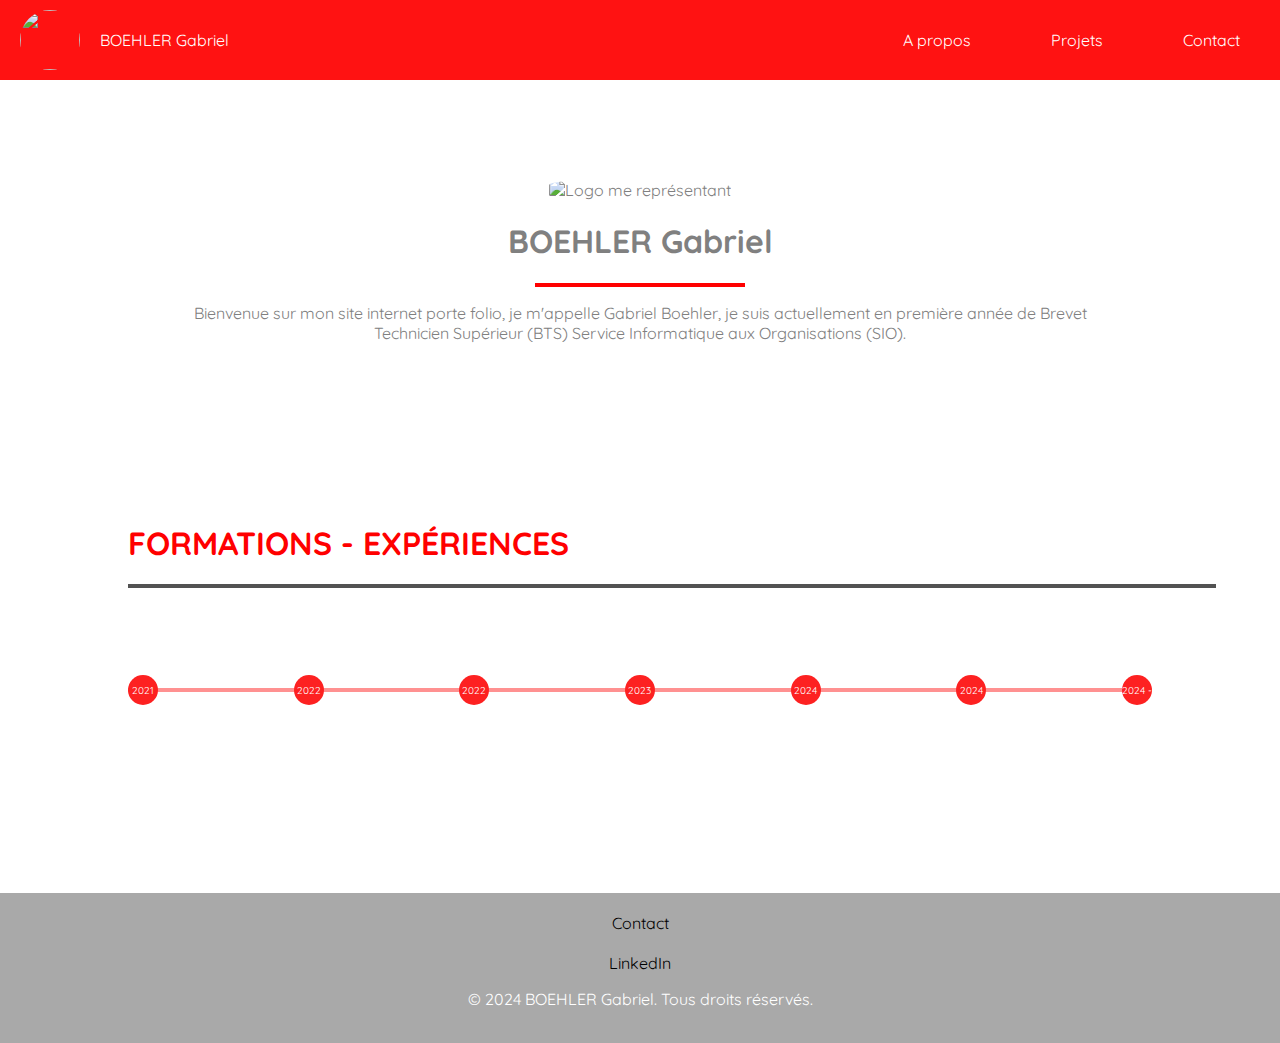
==== index.html @ 0ac6cd87 "Add files via upload" ====
<!DOCTYPE html>
<html lang="fr">
<head>
    <meta charset="UTF-8">
    <meta name="viewport" content="width=device-width, initial-scale=1.0">
    <link rel="stylesheet" href="index.css">
    <style>
        @import url('https://fonts.googleapis.com/css2?family=Quicksand:wght@300..700&display=swap');
        </style>
        
    <title>Page d'accueil</title>
</head>
<body>
    <div class="navbar">
        <div class="nav-photo-nom">
            <div class="photo"><img src="images/bts-sio.jpg"></div>
            <div class="nom">BOEHLER Gabriel</div>
        </div>
        <div class="nav-btn">
            <div class="navbar-item"> <a href="#formations">A propos</a></div>
            <div class="navbar-item">Projets</div>
            <div class="navbar-item"> <a href="#contact">Contact</a></div>
        </div>
    </div>

    <div class="header">
        <div class="logo-dev">
            <img src="images/logo-developpeur.jpeg" alt ="Logo me représentant">
        </div>
        <div class="nom-prenom">
            <h1>BOEHLER Gabriel</h1>
            <div class="soulignement"></div>
        </div>
        <div class="desc-poste">
            <p>Bienvenue sur mon site internet porte folio, je m'appelle Gabriel Boehler, je suis actuellement en première année de Brevet Technicien Supérieur (BTS) Service Informatique aux Organisations (SIO).</p>
        </div>
    </div>

    </div>
    <div id = "formations" class="formations">
        <h1>FORMATIONS - EXPÉRIENCES</h1>
        <div class="soulignement-formations"></div>
    
<!-- Frise -->


        <div class="frise">
            <div class="frise-item" data-info="Evenement 1">2021
                <div class="tooltip">
                    <img src="images/brevet.jpg" alt="Image 1">
                    <p> <h2>2021</h2> Obtention du diplôme national du brevet (mention très bien), au sein du collège Rembrandt Bugatti à Molsheim</p>
                </div>
            </div>


            <div class="frise-item" data-info="Evenement 1">2022
                <div class="tooltip">
                    <img src="images/gaggenau.jpg" alt="Image 1">
                    <p> <h2>(Juin 2022)</h2>Stage d'entreprise Gaggenau -Stage de fin d'étude de seconde qui m'a permis de découvrir le fonctionnement d'une entreprise, ses différents  services ainsi que le déroulement complet d'un projet. Stage suivi d'une présentation au lycée</p>
                </div>
            </div>


            <div class="frise-item" data-info="Evenement 1">2022
                <div class="tooltip">
                    <img src="images/marchal.jpg" alt="Image 1">
                    <p><h2> Sept 2022 - 2024</h2> Classe de Première et Terminale générales au lycée Louis Marchal à Molsheim, avec les spécialités Anglais LLCE, Mathématiques, et Numérique et Sciences Informatiques (NSI) en première. Puis avec les spécialités Mathématiques et NSI en Terminale</p>
                </div>
            </div>
            <div class="frise-item" data-info="Evenement 1">2023
                <div class="tooltip">
                    <img src="images/dachstein.jpg" alt="Image 1">
                    .<p><h2> Juin 2023 - Juil 2023</h2> Emploi saisonnier durant la période éstivale. Cette expérience m'a permis de découvrir le monde du travail, ainsi que l'ésprit d'équipe et la cohésion afin de réaliser des projets au seins de l'espace public</p>
                </div>
            </div>
            <div class="frise-item" data-info="Evenement 1">2024
                <div class="tooltip">
                    <img src="images/bac.jpg" alt="Image 1">
                    <p><h2>Juil 2024</h2>Obtention du diplôme du Baccalauréat générale (mention bien) avec les spécialités Mathématiques et NSI</p>
                </div>
            </div>
            <div class="frise-item" data-info="Evenement 1">2024
                <div class="tooltip">
                    <img src="images/wolxheim.jpg" alt="Image 1">
                    <p><h2>Juil 2024 - Aout 2024</h2>Emploi saisonnier, avec des mission diverses et variés comme l'entretient de matériel public,</p>
                </div>
            </div>
            <div class="frise-item" data-info="Evenement 1">2024 -
                <div class="tooltip">
                    <img src="images/bts-sio.jpg" alt="Image 1">
                    <p><h2> Sept 2024 - </h2>Septembre 2024 Poursuite d'études dans l'informatique, avec un Brevet de Techinicien Supérieur Service informatique aux Organisations( BTS SIO) au Lycée René Cassin situé à Strasbourg</p>
                </div>
            </div>
        </div>
    </div>
    <div id ="footer" class="footer">
        <a id="contact">Contact</a><br>
        <a href="https://www.linkedin.com/in/gabriel-boehler/"  target="_blank">LinkedIn</a>
        <p>© 2024 BOEHLER Gabriel. Tous droits réservés.</p>
    </div>
</body>
</html>
---- index.css ----
html{
    scroll-behavior: smooth;

}
body{
    margin:0;
    font-family: "Quicksand", sans-serif;

}
.navbar{
    z-index: 10;
    width:100%;
    align-items: center;
    height:80px;
    display: flex;
    position: relative;
    background-color: #ff1212;
    font-family: "Quicksand", sans-serif;
    justify-content: space-between;
    color:rgb(255, 255, 255);
}
.nav-btn{
    display: flex;
    justify-content: right;

}
.nav-btn a{
    text-decoration: none;
    color:rgb(255, 255, 255);

}
.nav-photo-nom{
    display: flex;
    align-items: center;
    height:50px;

}
.nav-photo-nom img{
    height: 60px;
    width: 60px;
    margin: 20px;
    border-radius: 50%;

}
.navbar-item{
    padding: 10px;
    margin: 20px 30px;

}
.nav-btn :hover{
    background-color: rgb(255, 84, 84);
    border-radius: 25px;

}



.header {
    width:70%;
    margin-top: 50px ;
    margin: auto;
    text-align: center;
    align-items: center;
    color:grey
}
.logo-dev {
    margin-top: 100px;
}
.logo-dev img{  
    width: 20%;
    border-radius: 25%;
}

.soulignement{
    width:210px;
    height: 4px;
    margin: auto;
    background-color: rgb(255, 0, 0);
    z-index: 10;

}

.formations{
    margin-top: 150px;
    height: 400px;

}
.formations h1{
    color: red;
    padding-top: 30px;  
    margin-left: 10%;
    margin-top: 40px;  
}
.soulignement-formations{
    margin-left: 10%;
    width:85%;
    height: 4px;
    display: flex;
    justify-content: space-between;
    align-items: center;
    position: relative;
    background-color: rgb(82, 82, 82);
    z-index: 10;

}
/* Style de la chronologie */
.frise {
    width: 80%;
    margin: 100px auto;
    height: 4px;
    display: flex;
    justify-content: space-between;
    align-items: center;
    position: relative;
    background-color: rgb(255, 145, 145);
    z-index: 10;
}
.frise-item{
    font-family: "Quicksand", sans-serif;
    position: relative;
    width:30px;
    height:30px;
    border-radius: 50%;
    background-color: rgb(253, 33, 33);
    color: white;
    text-align: center;
    font-size: 10px;
    display: flex;
    justify-content: center;
    align-items:center;
}
/* Tooltip caché par défaut */
.tooltip {
    display: none;
    position: absolute;
    text-align: justify;
    bottom: 50px;
    color:black;
    left: 50%;
    transform: translateX(-50%);
    width: 150px;
    padding: 10px;
    background-color: #fff;
    border: 1px solid #ddd;
    border-radius: 5px;
    box-shadow: 0 4px 8px rgba(0, 0, 0, 0.1);
}
.tooltip h2 {
    text-align: center;
}
/* Image et texte dans le tooltip */
.tooltip img {
    width: 100%;
    height: auto;
    margin-bottom: 5px;
}

/* Affichage du tooltip au survol */
.frise-item:hover .tooltip {
    display: block;
}

.footer {
    color: white;
    height: 150px;
    margin-bottom: 0;
    background-color: darkgray;
    text-align: center; /* Centre les liens */

}
.footer a {
    display: inline-block;
    justify-content: center;
    padding-top: 20px;
    text-decoration: none;
    color:black;
    text-align: center;
}
.footer p {
    display: flex;
    justify-content: center;

}
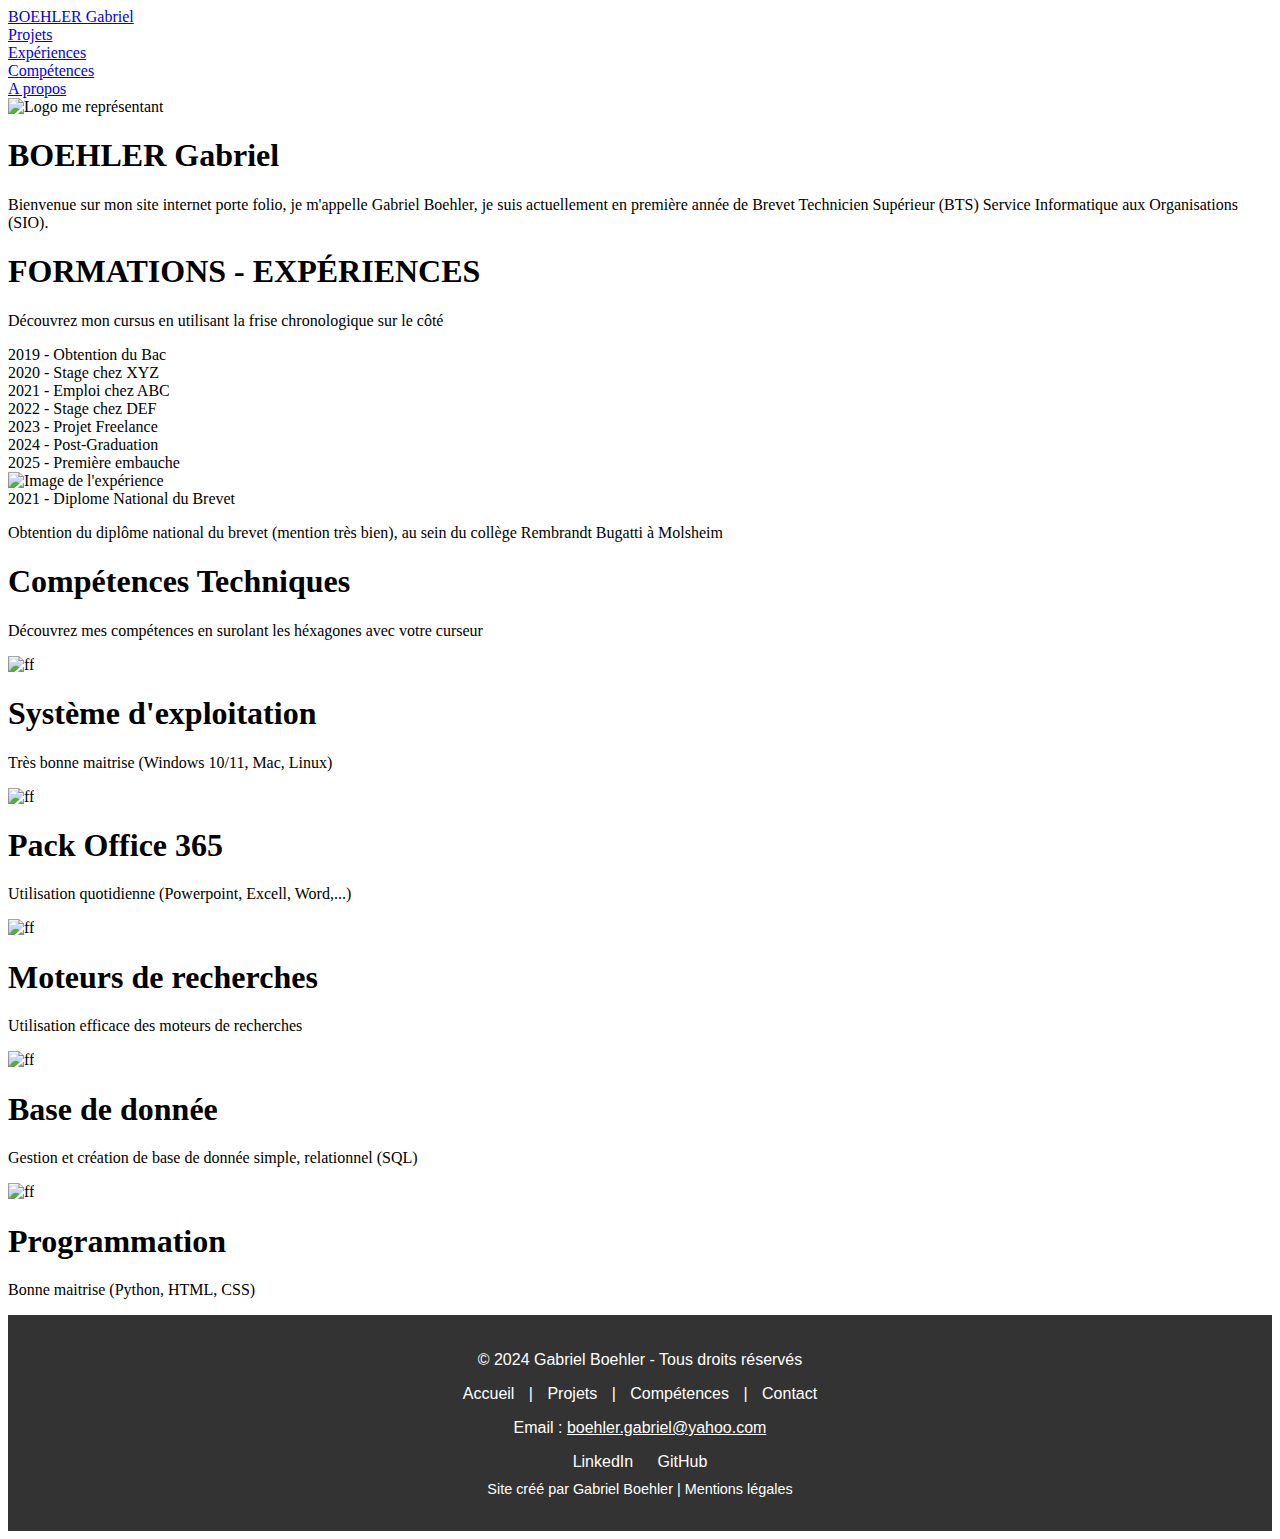
==== commit bc2be71f: "Add files via upload" ====
--- a/index.html
+++ b/index.html
@@ -3,7 +3,7 @@
 <head>
     <meta charset="UTF-8">
     <meta name="viewport" content="width=device-width, initial-scale=1.0">
-    <link rel="stylesheet" href="index.css">
+    <link rel="stylesheet" href="static/css/index.css">
     <style>
         @import url('https://fonts.googleapis.com/css2?family=Quicksand:wght@300..700&display=swap');
         </style>
@@ -13,19 +13,19 @@
 <body>
     <div class="navbar">
         <div class="nav-photo-nom">
-            <div class="photo"><img src="images/bts-sio.jpg"></div>
-            <div class="nom">BOEHLER Gabriel</div>
+            <div class="nom"><a href="index.html">BOEHLER Gabriel</a></div>
         </div>
         <div class="nav-btn">
-            <div class="navbar-item"> <a href="#formations">A propos</a></div>
-            <div class="navbar-item">Projets</div>
-            <div class="navbar-item"> <a href="#contact">Contact</a></div>
+            <div class="navbar-item"> <a href="projets.html">Projets</a></div>
+            <div class="navbar-item"><a href="index.html#formations">Expériences</a></div>
+            <div class="navbar-item"> <a href="index.html#competences">Compétences</a></div>
+            <div class="navbar-item"> <a href="a_propos.html">A propos</a></div>
         </div>
     </div>
 
     <div class="header">
         <div class="logo-dev">
-            <img src="images/logo-developpeur.jpeg" alt ="Logo me représentant">
+            <img src="static/img/logo-developpeur.jpeg" alt ="Logo me représentant">
         </div>
         <div class="nom-prenom">
             <h1>BOEHLER Gabriel</h1>
@@ -39,64 +39,225 @@
     </div>
     <div id = "formations" class="formations">
         <h1>FORMATIONS - EXPÉRIENCES</h1>
+
         <div class="soulignement-formations"></div>
+        <p> Découvrez mon cursus en utilisant la frise chronologique sur le côté</p>
+
+<!-- Frise -->
+
+
+<div class="container">
+    <!-- Frise avec 7 points -->
+    <div class="frise" id="frise">
+        <div class="point active" data-info="1">
+            <div class="tooltip">2019 - Obtention du Bac</div>
+        </div>
+        <div class="point" data-info="2">
+            <div class="tooltip">2020 - Stage chez XYZ</div>
+        </div>
+        <div class="point" data-info="3">
+            <div class="tooltip">2021 - Emploi chez ABC</div>
+        </div>
+        <div class="point" data-info="4">
+            <div class="tooltip">2022 - Stage chez DEF</div>
+        </div>
+        <div class="point" data-info="5">
+            <div class="tooltip">2023 - Projet Freelance</div>
+        </div>
+        <div class="point" data-info="6">
+            <div class="tooltip">2024 - Post-Graduation</div>
+        </div>
+        <div class="point" data-info="7">
+            <div class="tooltip">2025 - Première embauche</div>
+        </div>
+    </div>
+
+    <!-- Section d'affichage des informations -->
+    <div class="info-container" id="info-container">
+        <img id="info-img" src="" alt="Image de l'expérience">
+        <div class="info-content">
+            <div class="info" id="info">2019 - Obtention du Bac</div>
+            <p class="info-description" id="info-description">Description de l'expérience.</p>
+        </div>
+    </div>
+</div>
+    <div id = "competences" class="formations">
+        <h1>Compétences Techniques</h1>
+    <div class="soulignement-formations"></div>
+        <p> Découvrez mes compétences en surolant les héxagones avec votre curseur</p>
+    </div>
+
+    <div class="hex-container">
+        <div class="hex-row">
+            <div class="hexagon">
+                <div class="hexagon-content">
+                    <span><img src="static/img/competence/windows.png" alt="ff" height="70px"></span>
+                    <h1>Système d'exploitation</h1>
+                    <p>Très bonne maitrise (Windows 10/11, Mac, Linux)</p>
+                </div>
+            </div>
+            <div class="hexagon">
+                <div class="hexagon-content">
+                    <span><img src="static/img/competence/mallette.png" alt="ff" height="70px"></span>
+                    <h1>Pack Office 365</h1>
+                    <p>Utilisation quotidienne (Powerpoint, Excell, Word,...)</p>
+                </div>
+            </div>
+        </div>
+        <div class="hex-row">
+            <div class="hexagon">
+                <div class="hexagon-content">
+                    <span><img src="static/img/competence/moteur.png" alt="ff" height="70px"></span>
+                    <h1>Moteurs de recherches</h1>
+                    <p>Utilisation efficace des moteurs de recherches</p>
+                </div>
+            </div>
+            <div class="hexagon">
+                <div class="hexagon-content">
+                    <span><img src="static/img/competence/sql.png" alt="ff" height="70px"></span>
+                    <h1>Base de donnée</h1>
+                    <p>Gestion et création de base de donnée simple, relationnel (SQL)</p>
+                </div>
+            </div>
+            <div class="hexagon">
+                <div class="hexagon-content">
+                    <span><img src="static/img/competence/programmation.png" alt="ff" height="70px"></span>
+                    <h1>Programmation</h1>
+                    <p>Bonne maitrise (Python, HTML, CSS)</p>
+                </div>
+            </div>
+        </div>
+    </div>
+
+
+
+
+
+
+
+
+
+
+
+
+
+
+
+
+
+
+
+
+
+
+
+
+
+
+
+<script>
+    // Données d'information associées aux points
+    const experienceData = {
+        1: {
+            text: "2021 - Diplome National du Brevet ",
+            description: "Obtention du diplôme national du brevet (mention très bien), au sein du collège Rembrandt Bugatti à Molsheim",
+            image: "static/img/brevet.jpeg"
+        },
+        2: {
+            text: "Juin 2022 - Stage chez GAGGENAU",
+            description: "Stage d'entreprise Gaggenau -Stage de fin d'étude de seconde qui m'a permis de découvrir le fonctionnement d'une entreprise, ses différents  services ainsi que le déroulement complet d'un projet. Stage suivi d'une présentation au lycée",
+            image: "static/img/gaggenau.jpg"
+        },
+        3: {
+            text: "Sept 2022 - 2024 - Classe de première et terminale générale",
+            description: " Classe de Première et Terminale générales au lycée Louis Marchal à Molsheim, avec les spécialités Anglais LLCE, Mathématiques, et Numérique et Sciences Informatiques (NSI) en première. Puis avec les spécialités Mathématiques et NSI en Terminale",
+            image: "static/img/marchal.jpg"
+        },
+        4: {
+            text: "Juin - Juil 2023 - Emploi Saisonnier",
+            description: "Emploi saisonnier durant la période éstivale. Cette expérience m'a permis de découvrir le monde du travail, ainsi que l'ésprit d'équipe et la cohésion afin de réaliser des projets au seins de l'espace public",
+            image: "static/img/dachstein.jpeg"
+        },
+        5: {
+            text: "Juil 2024 - Baccalauréat",
+            description: "Obtention du diplôme du Baccalauréat générale (mention bien) avec les spécialités Mathématiques et NSI",
+            image: "static/img/bac.jpeg"
+        },
+        6: {
+            text: "Juil - Aout 2024 - Emploi Saisonnier",
+            description: "Emploi saisonnier, avec des mission diverses et variés comme l'entretient de matériel public,",
+            image: "static/img/wolxheim.jpg"
+        },
+        7: {
+            text: "Sept 2024 -",
+            description: "Septembre 2024 Poursuite d'études dans l'informatique, avec un Brevet de Techinicien Supérieur Service informatique aux Organisations( BTS SIO) au Lycée René Cassin situé à Strasbourg",
+            image: "static/img/bts-sio.jpeg"
+        }
+    };
+
+    const points = document.querySelectorAll('.point');
+    const infoContainer = document.getElementById('info-container');
+    const infoText = document.getElementById('info');
+    const infoImg = document.getElementById('info-img');
+    const infoDescription = document.getElementById('info-description');
+
+    points.forEach(point => {
+        point.addEventListener('click', () => {
+            // Rendre visible le conteneur d'informations avec animation
+            infoContainer.classList.add('show');
+            
+            // Récupérer l'ID de l'expérience à partir de l'attribut data-info du point
+            const experienceId = point.getAttribute('data-info');
+
+            // Mettre à jour le contenu de la section d'information
+            const experience = experienceData[experienceId];
+            infoText.textContent = experience.text;
+            infoImg.src = experience.image;
+            infoDescription.textContent = experience.description;
+
+            // Mettre à jour l'apparence des points (effet active)
+            points.forEach(p => p.classList.remove('active'));
+            point.classList.add('active');
+        });
+    });
+
+    // Sélectionner le premier point par défaut au chargement de la page
+    window.onload = () => {
+        points[0].click();
+    };
+</script>
+
+
+
+
+
+
+
+
+
+
+<!-- Footer -->
+<footer style="background-color: #333; color: #fff; padding: 20px; text-align: center; font-family: Arial, sans-serif;">
+    <p>&copy; 2024 Gabriel Boehler - Tous droits réservés</p>
     
-<!-- Frise -->
-
-
-        <div class="frise">
-            <div class="frise-item" data-info="Evenement 1">2021
-                <div class="tooltip">
-                    <img src="images/brevet.jpg" alt="Image 1">
-                    <p> <h2>2021</h2> Obtention du diplôme national du brevet (mention très bien), au sein du collège Rembrandt Bugatti à Molsheim</p>
-                </div>
-            </div>
-
-
-            <div class="frise-item" data-info="Evenement 1">2022
-                <div class="tooltip">
-                    <img src="images/gaggenau.jpg" alt="Image 1">
-                    <p> <h2>(Juin 2022)</h2>Stage d'entreprise Gaggenau -Stage de fin d'étude de seconde qui m'a permis de découvrir le fonctionnement d'une entreprise, ses différents  services ainsi que le déroulement complet d'un projet. Stage suivi d'une présentation au lycée</p>
-                </div>
-            </div>
-
-
-            <div class="frise-item" data-info="Evenement 1">2022
-                <div class="tooltip">
-                    <img src="images/marchal.jpg" alt="Image 1">
-                    <p><h2> Sept 2022 - 2024</h2> Classe de Première et Terminale générales au lycée Louis Marchal à Molsheim, avec les spécialités Anglais LLCE, Mathématiques, et Numérique et Sciences Informatiques (NSI) en première. Puis avec les spécialités Mathématiques et NSI en Terminale</p>
-                </div>
-            </div>
-            <div class="frise-item" data-info="Evenement 1">2023
-                <div class="tooltip">
-                    <img src="images/dachstein.jpg" alt="Image 1">
-                    .<p><h2> Juin 2023 - Juil 2023</h2> Emploi saisonnier durant la période éstivale. Cette expérience m'a permis de découvrir le monde du travail, ainsi que l'ésprit d'équipe et la cohésion afin de réaliser des projets au seins de l'espace public</p>
-                </div>
-            </div>
-            <div class="frise-item" data-info="Evenement 1">2024
-                <div class="tooltip">
-                    <img src="images/bac.jpg" alt="Image 1">
-                    <p><h2>Juil 2024</h2>Obtention du diplôme du Baccalauréat générale (mention bien) avec les spécialités Mathématiques et NSI</p>
-                </div>
-            </div>
-            <div class="frise-item" data-info="Evenement 1">2024
-                <div class="tooltip">
-                    <img src="images/wolxheim.jpg" alt="Image 1">
-                    <p><h2>Juil 2024 - Aout 2024</h2>Emploi saisonnier, avec des mission diverses et variés comme l'entretient de matériel public,</p>
-                </div>
-            </div>
-            <div class="frise-item" data-info="Evenement 1">2024 -
-                <div class="tooltip">
-                    <img src="images/bts-sio.jpg" alt="Image 1">
-                    <p><h2> Sept 2024 - </h2>Septembre 2024 Poursuite d'études dans l'informatique, avec un Brevet de Techinicien Supérieur Service informatique aux Organisations( BTS SIO) au Lycée René Cassin situé à Strasbourg</p>
-                </div>
-            </div>
-        </div>
-    </div>
-    <div id ="footer" class="footer">
-        <a id="contact">Contact</a><br>
-        <a href="https://www.linkedin.com/in/gabriel-boehler/"  target="_blank">LinkedIn</a>
-        <p>© 2024 BOEHLER Gabriel. Tous droits réservés.</p>
-    </div>
+    <!-- Liens vers les pages du portfolio -->
+    <nav style="margin: 15px 0;">
+        <a href="index.html" style="color: #fff; margin: 0 10px; text-decoration: none;">Accueil</a> |
+        <a href="projets.html" style="color: #fff; margin: 0 10px; text-decoration: none;">Projets</a> |
+        <a href="competences.html" style="color: #fff; margin: 0 10px; text-decoration: none;">Compétences</a> |
+        <a href="test.html" style="color: #fff; margin: 0 10px; text-decoration: none;">Contact</a>
+    </nav>
+
+    <!-- Contact et réseaux sociaux -->
+    <div style="margin: 10px 0;">
+        <p>Email : <a href="mailto:boehler.gabriel@yahoo.com" style="color: #fff; text-decoration: underline;">boehler.gabriel@yahoo.com</a></p>
+        <a href="https://www.linkedin.com/in/gabriel-boehler-4a10472b1/" target="_blank" style="color: #fff; margin: 0 10px; text-decoration: none;">LinkedIn</a>
+        <a href="https://github.com/Jimanerr" target="_blank" style="color: #fff; margin: 0 10px; text-decoration: none;">GitHub</a>
+    </div>
+
+    <!-- Mentions légales -->
+    <p style="font-size: 0.9em; margin-top: 10px;">Site créé par Gabriel Boehler | <a href="mentions-legales.html" style="color: #fff; text-decoration: none;">Mentions légales</a></p>
+</footer>
+
 </body>
 </html>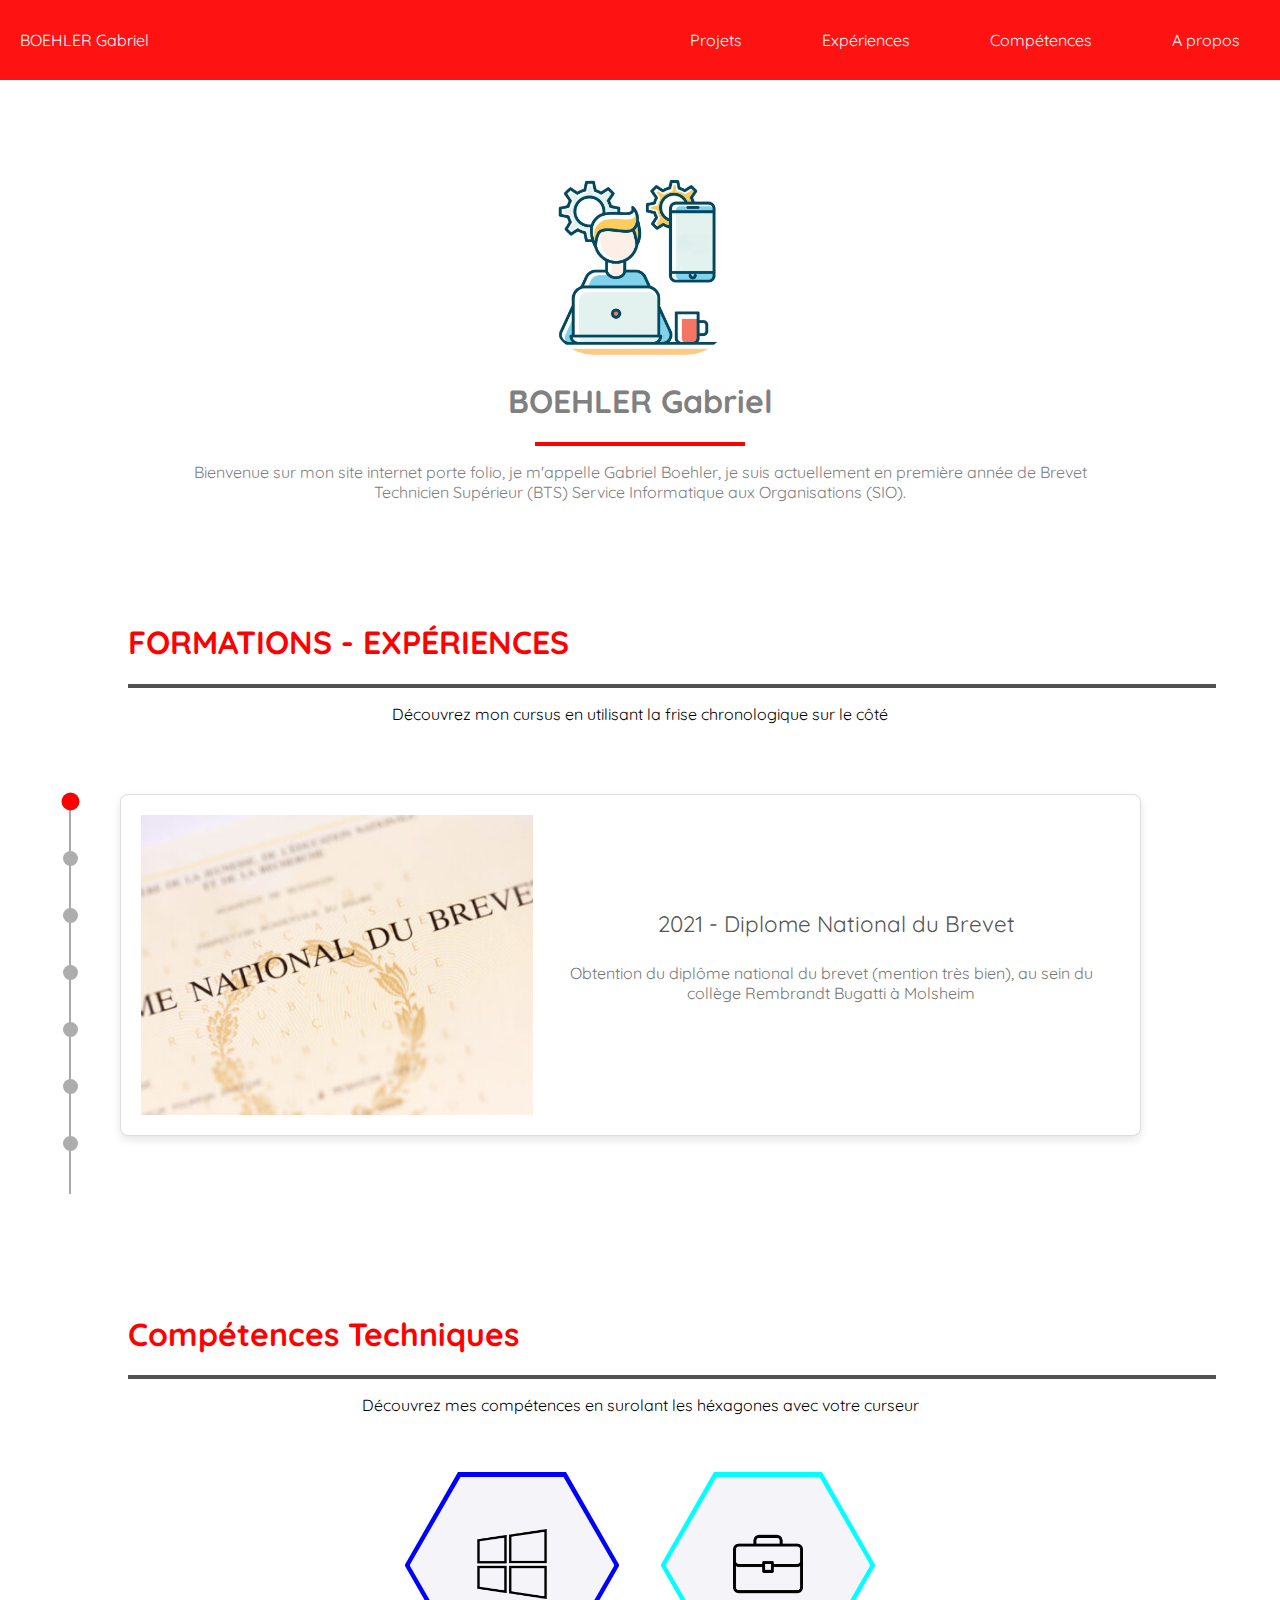
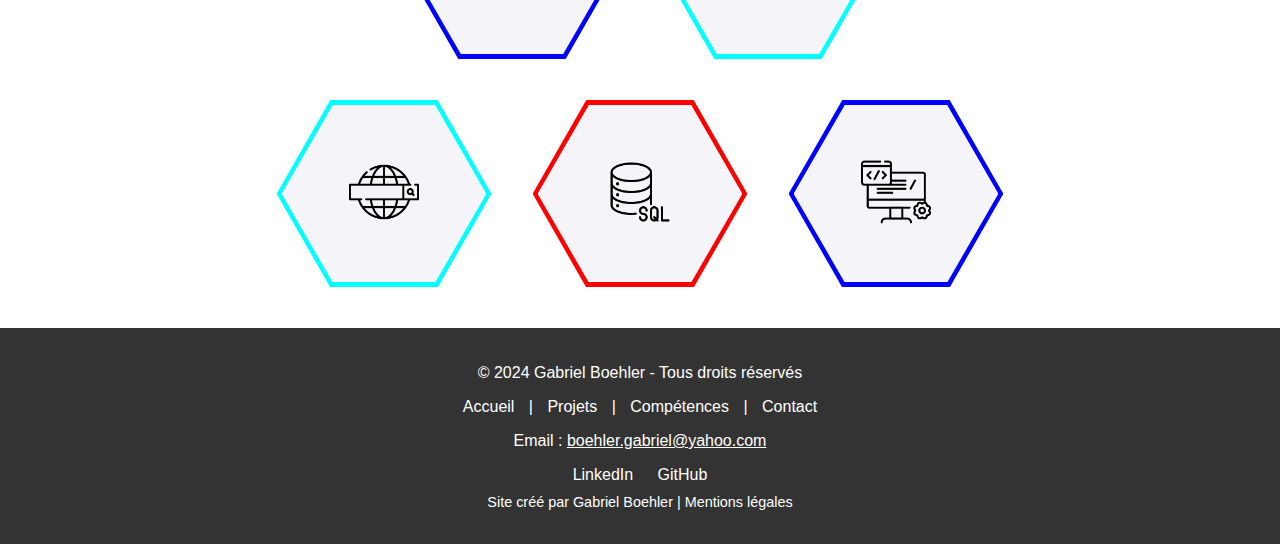
==== commit c1a75bd4: "Update index.html" ====
--- a/index.html
+++ b/index.html
@@ -256,8 +256,8 @@
     </div>
 
     <!-- Mentions légales -->
-    <p style="font-size: 0.9em; margin-top: 10px;">Site créé par Gabriel Boehler | <a href="mentions-legales.html" style="color: #fff; text-decoration: none;">Mentions légales</a></p>
+    <p style="font-size: 0.9em; margin-top: 10px;">Site créé par Gabriel Boehler | <a href="mentions.html" style="color: #fff; text-decoration: none;">Mentions légales</a></p>
 </footer>
 
 </body>
-</html>+</html>
--- a/static/css/index.css
+++ b/static/css/index.css
@@ -0,0 +1,421 @@
+html {
+    scroll-behavior: smooth;
+}
+
+body {
+    margin: 0;
+    font-family: "Quicksand", sans-serif;
+}
+
+.navbar {
+    z-index: 10;
+    width: 100%;
+    align-items: center;
+    height: 80px;
+    display: flex;
+    position: relative;
+    background-color: #ff1212;
+    font-family: "Quicksand", sans-serif;
+    justify-content: space-between;
+    color: rgb(255, 255, 255);
+}
+.nav-photo-nom a{
+    text-decoration: none;
+    color: white;
+}
+.nav-btn {
+    display: flex;
+    justify-content: right;
+}
+
+.nav-btn a {
+    text-decoration: none;
+    color: rgb(255, 255, 255);
+}
+.nav-btn a:hover {
+    text-decoration: none;
+    color: rgb(255, 255, 255);
+}
+.nav-photo-nom {
+    display: flex;
+    align-items: center;
+    height: 50px;
+    margin-left: 20px;
+
+}
+
+.navbar-item {
+    padding: 10px;
+    margin: 20px 30px;
+}
+
+.navbar-item:hover {
+    background-color: rgb(255, 84, 84);
+    border-radius: 25px;
+}
+
+.header {
+    width: 70%;
+    margin-top: 50px;
+    margin: auto;
+    text-align: center;
+    align-items: center;
+    color: grey;
+}
+
+.logo-dev {
+    margin-top: 100px;
+}
+
+.logo-dev img {
+    width: 20%;
+    border-radius: 25%;
+}
+
+.soulignement {
+    width: 210px;
+    height: 4px;
+    margin: auto;
+    background-color: rgb(255, 0, 0);
+    z-index: 10;
+}
+
+.formations {
+    margin-top: 90px;
+}
+.formations p{
+    text-align: center;
+}
+
+.formations h1 {
+    color: red;
+    padding-top: 30px;
+    margin-left: 10%;
+    margin-top: 40px;
+}
+
+.soulignement-formations {
+    margin-left: 10%;
+    width: 85%;
+    height: 4px;
+    display: flex;
+    justify-content: space-between;
+    align-items: center;
+    position: relative;
+    background-color: rgb(82, 82, 82);
+    z-index: 10;
+}
+
+/* Style de la chronologie */
+.container {
+    margin: 70px ;
+    display: flex;
+    align-items: flex-start;
+    justify-content: flex-start;
+    position: relative;
+    width: 90%;
+}
+
+/* Frise verticale avec hauteur réduite */
+.frise {
+    display: flex;
+    flex-direction: column;
+    align-items: center;
+    position: relative;
+    height: 400px;
+    margin-right: 50px;
+}
+
+.frise::after {
+    content: '';
+    position: absolute;
+    top: 0;
+    bottom: 0;
+    width: 2px;
+    background-color: #a9a9a9;
+    left: 50%;
+    transform: translateX(-50%);
+    z-index: -1;
+}
+
+/* Points plus petits */
+.point {
+    width: 15px;
+    height: 15px;
+    border-radius: 50%;
+    background-color: #adadad;
+    margin: 0;
+    cursor: pointer;
+    position: absolute;
+    transition: background-color 0.3s, transform 0.3s;
+    z-index: 1;
+}
+
+/* Distribution uniforme des points sur la frise */
+.point:nth-child(1) {
+    top: 0%;
+}
+
+.point:nth-child(2) {
+    top: 14.28%;
+}
+
+.point:nth-child(3) {
+    top: 28.57%;
+}
+
+.point:nth-child(4) {
+    top: 42.85%;
+}
+
+.point:nth-child(5) {
+    top: 57.14%;
+}
+
+.point:nth-child(6) {
+    top: 71.43%;
+}
+
+.point:nth-child(7) {
+    top: 85.71%;
+}
+
+/* Effet au clic sur un point */
+.point.active {
+    background-color: #ff0000;
+    transform: scale(1.2);
+}
+
+/* Conteneur d'informations élargi */
+.info-container {
+    display: flex;
+    width: 85%;
+    height: 300px;
+    padding: 20px;
+    background-color: #fff;
+    border: 1px solid #ddd;
+    border-radius: 8px;
+    box-shadow: 0 4px 8px rgba(0, 0, 0, 0.1);
+    text-align: center;
+    opacity: 0;
+    transition: opacity 0.5s ease-in-out, transform 0.5s ease-in-out;
+    transform: translateX(50px);
+}
+
+.info-container.show {
+    opacity: 1;
+    transform: translateX(0);
+}
+
+/* Disposition de l'image à gauche et du texte à droite */
+.info-container img {
+    width: 40%;
+    height: 100%;
+    object-fit: cover;
+    margin-right: 20px;
+}
+
+.info-content {
+    display: flex;
+    flex-direction: column;
+    justify-content: center;
+    width: 60%;
+}
+
+.info {
+    font-size: 1.4em;
+    color: #555;
+    margin-bottom: 10px;
+}
+
+.info-description {
+    font-size: 1em;
+    color: #777;
+    margin-top: 15px;
+    text-align: justify;
+    overflow: hidden;
+    text-overflow: ellipsis;
+    max-height: 150px;
+    padding-right: 10px;
+}
+
+.tooltip {
+    display: none;
+}
+
+/* Affichage du tooltip au survol */
+.frise-item:hover .tooltip {
+    display: block;
+}
+
+
+ /* Hexagons */
+ .hex-container {
+    display: flex;
+    flex-direction: column;
+    align-items: center;
+    margin: 0 auto;
+    padding: 20px;
+    font-size: smaller;
+}
+
+.hex-row {
+    display: flex;
+    justify-content: center;
+    flex-wrap: nowrap;
+    overflow-x: auto;
+}
+
+.hexagon {
+    width: 16vw;
+    height: 13.856vw;
+    min-width: 150px;
+    min-height: 130px;
+    margin: 2vw;
+    position: relative;
+    display: flex;
+    flex-direction: column;
+    align-items: center;
+    justify-content: center;
+    color: black;
+    font-weight: bold;
+    cursor: pointer;
+}
+
+.hexagon-content {
+    width: 100%;
+    height: 100%;
+    position: relative;
+    display: flex;
+    align-items: center;
+    justify-content: center;
+    overflow: hidden;
+    z-index: 1;
+}
+
+.hexagon h1 {
+    position: absolute;
+    bottom: -100%;
+    margin: 0;
+    font-size: 1.2em;
+    transition: all 0.5s ease;
+    text-align: center;
+}
+
+.hexagon p {
+    position: absolute;
+    top: 100%;
+    width: 80%;
+    margin: 0;
+    font-size: 0.9em;
+    transition: all 0.5s ease;
+    text-align: center;
+}
+
+.hexagon span {
+    transition: all 0.5s ease;
+}
+
+.hexagon:hover h1 {
+    bottom: 50%;
+    padding-bottom: 10%;
+}
+
+.hexagon:hover p {
+    top: 50%;
+    padding-top: 5%;
+}
+
+.hexagon:hover span {
+    opacity: 0;
+}
+
+.hexagon::before {
+    content: '';
+    position: absolute;
+    width: 100%;
+    height: 100%;
+    background-color: #f4f4f9;
+    clip-path: polygon(25% 0%, 75% 0%, 100% 50%, 75% 100%, 25% 100%, 0% 50%);
+    z-index: 1;
+}
+
+.hexagon::after {
+    content: '';
+    position: absolute;
+    top: -5px;
+    left: -5px;
+    right: -5px;
+    bottom: -5px;
+    clip-path: polygon(25% 0%, 75% 0%, 100% 50%, 75% 100%, 25% 100%, 0% 50%);
+    z-index: -1;
+}
+
+.hex-row:first-child .hexagon:nth-child(1)::after {
+    background: rgb(0, 0, 255);
+}
+
+.hex-row:first-child .hexagon:nth-child(2)::after {
+    background: rgb(0, 255, 255);
+}
+
+.hex-row:last-child .hexagon:nth-child(1)::after {
+    background: rgb(0, 255, 255);
+}
+
+.hex-row:last-child .hexagon:nth-child(2)::after {
+    background: red;
+}
+
+.hex-row:last-child .hexagon:nth-child(3)::after {
+    background: rgb(0, 0, 255);
+}
+
+/* Tooltip */
+.tooltip {
+    display: none;
+    position: absolute;
+    text-align: justify;
+    bottom: 50px;
+    color: black;
+    left: 50%;
+    transform: translateX(-50%);
+    width: 150px;
+    padding: 10px;
+    background-color: #fff;
+    border: 1px solid #ddd;
+    border-radius: 5px;
+    box-shadow: 0 4px 8px rgba(0, 0, 0, 0.1);
+}
+
+.tooltip h2 {
+    text-align: center;
+}
+
+.tooltip img {
+    width: 100%;
+    height: auto;
+    margin-bottom: 5px;
+}
+
+.footer {
+    color: white;
+    height: 150px;
+    margin-bottom: 0;
+    background-color: darkgray;
+    text-align: center;
+}
+
+.footer a {
+    display: inline-block;
+    justify-content: center;
+    padding-top: 20px;
+    text-decoration: none;
+    color: black;
+    text-align: center;
+}
+
+.footer p {
+    display: flex;
+    justify-content: center;
+}
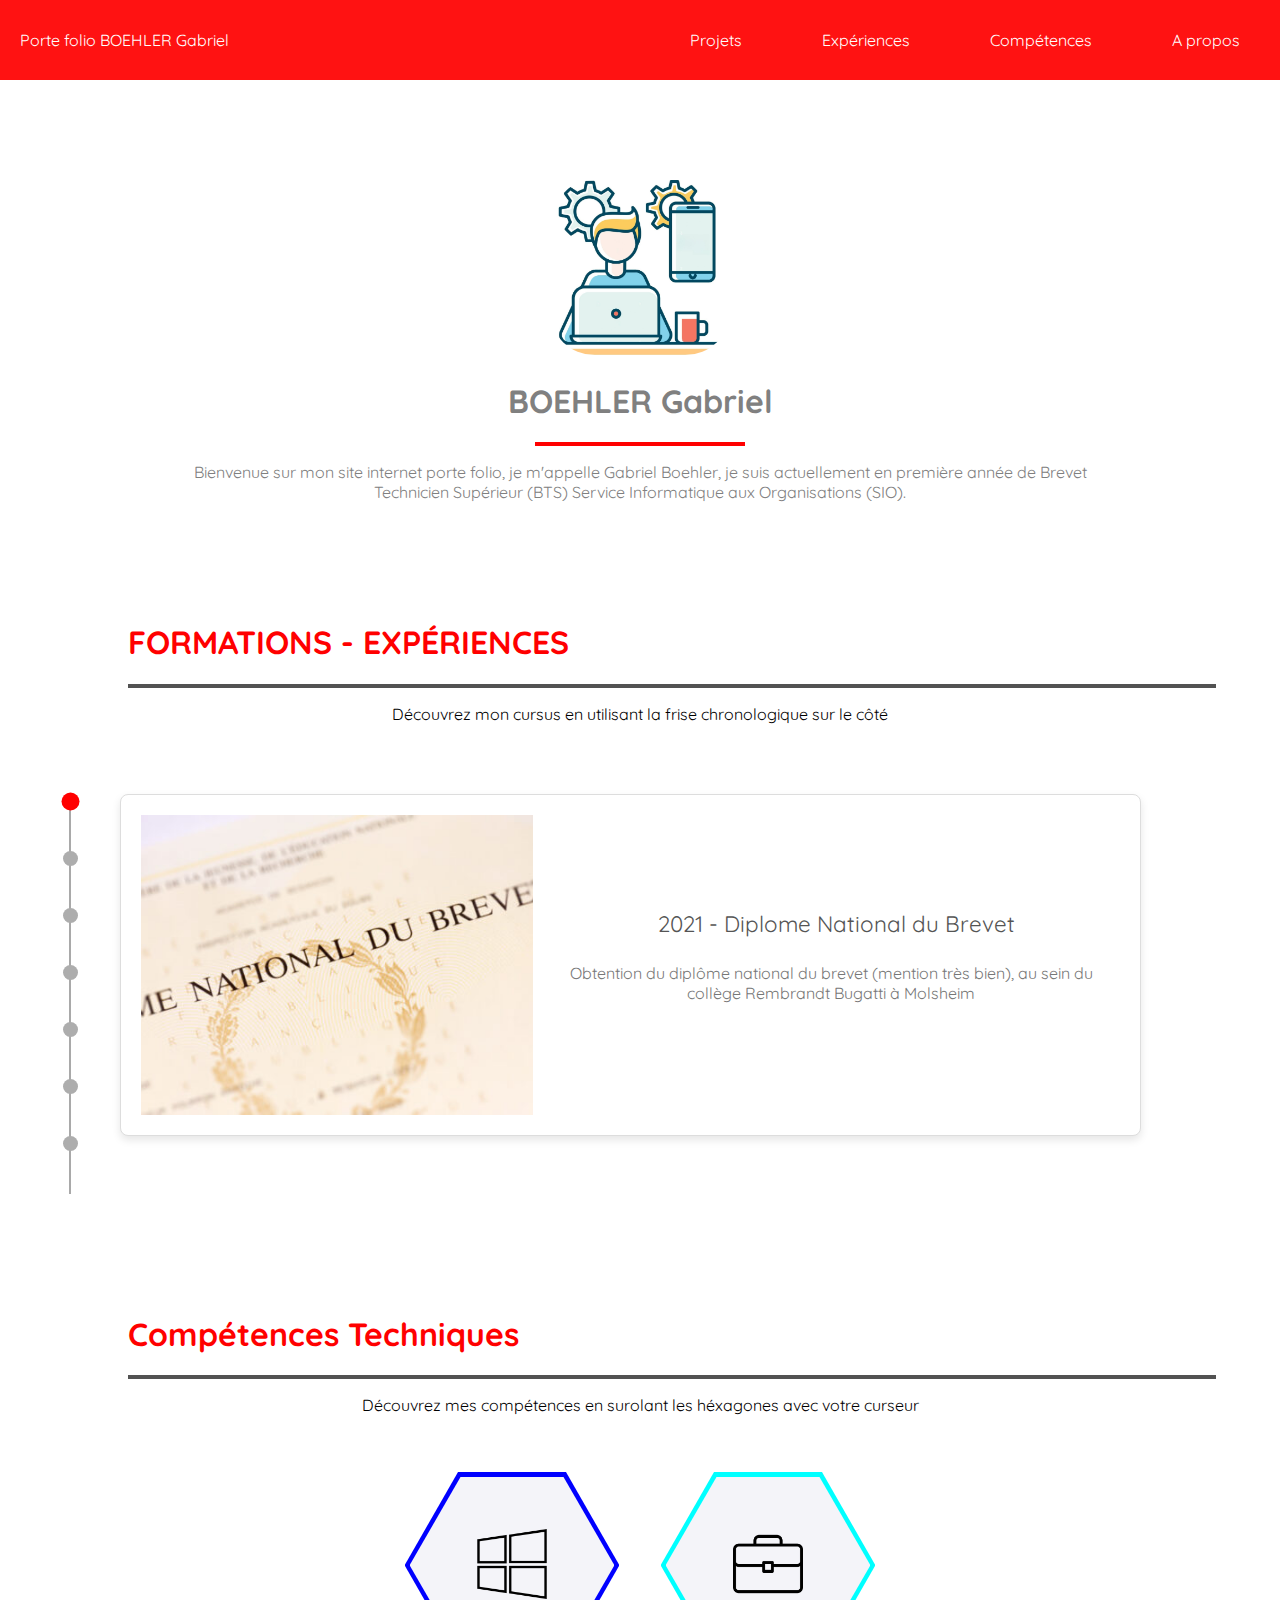
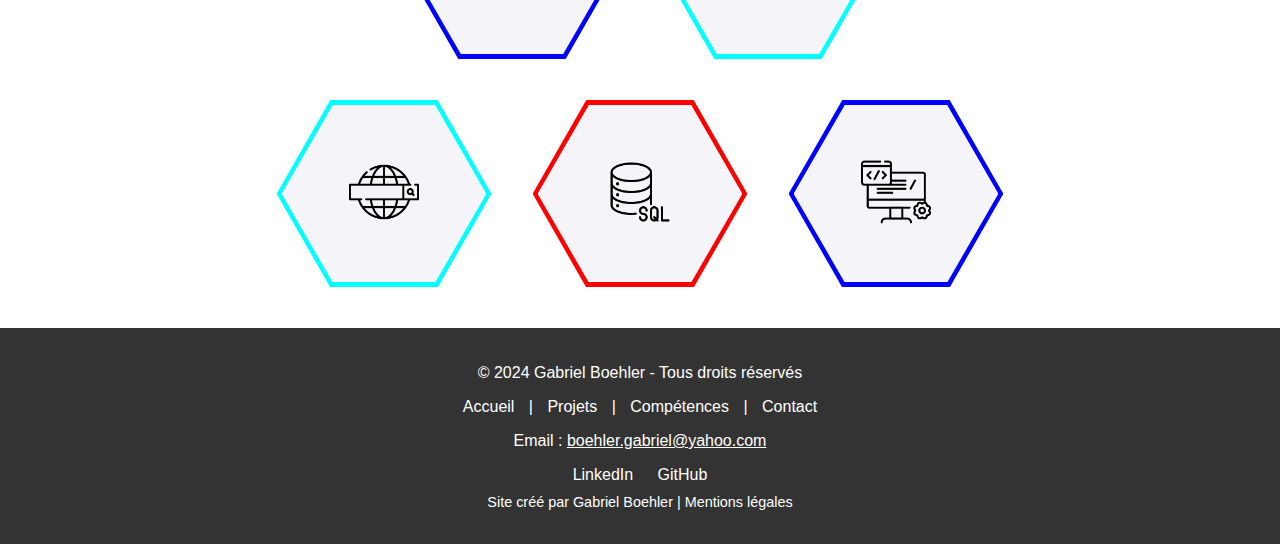
==== commit deac6fa0: "Update index.html" ====
--- a/index.html
+++ b/index.html
@@ -7,13 +7,15 @@
     <style>
         @import url('https://fonts.googleapis.com/css2?family=Quicksand:wght@300..700&display=swap');
         </style>
+           <link rel="icon" href="static/img/icon.jpg" type="image/jpg">
+
         
     <title>Page d'accueil</title>
 </head>
 <body>
     <div class="navbar">
         <div class="nav-photo-nom">
-            <div class="nom"><a href="index.html">BOEHLER Gabriel</a></div>
+            <div class="nom"><a href="index.html">Porte folio BOEHLER Gabriel</a></div>
         </div>
         <div class="nav-btn">
             <div class="navbar-item"> <a href="projets.html">Projets</a></div>
@@ -245,7 +247,7 @@
         <a href="index.html" style="color: #fff; margin: 0 10px; text-decoration: none;">Accueil</a> |
         <a href="projets.html" style="color: #fff; margin: 0 10px; text-decoration: none;">Projets</a> |
         <a href="competences.html" style="color: #fff; margin: 0 10px; text-decoration: none;">Compétences</a> |
-        <a href="test.html" style="color: #fff; margin: 0 10px; text-decoration: none;">Contact</a>
+        <a href="a_propos.html" style="color: #fff; margin: 0 10px; text-decoration: none;">Contact</a>
     </nav>
 
     <!-- Contact et réseaux sociaux -->
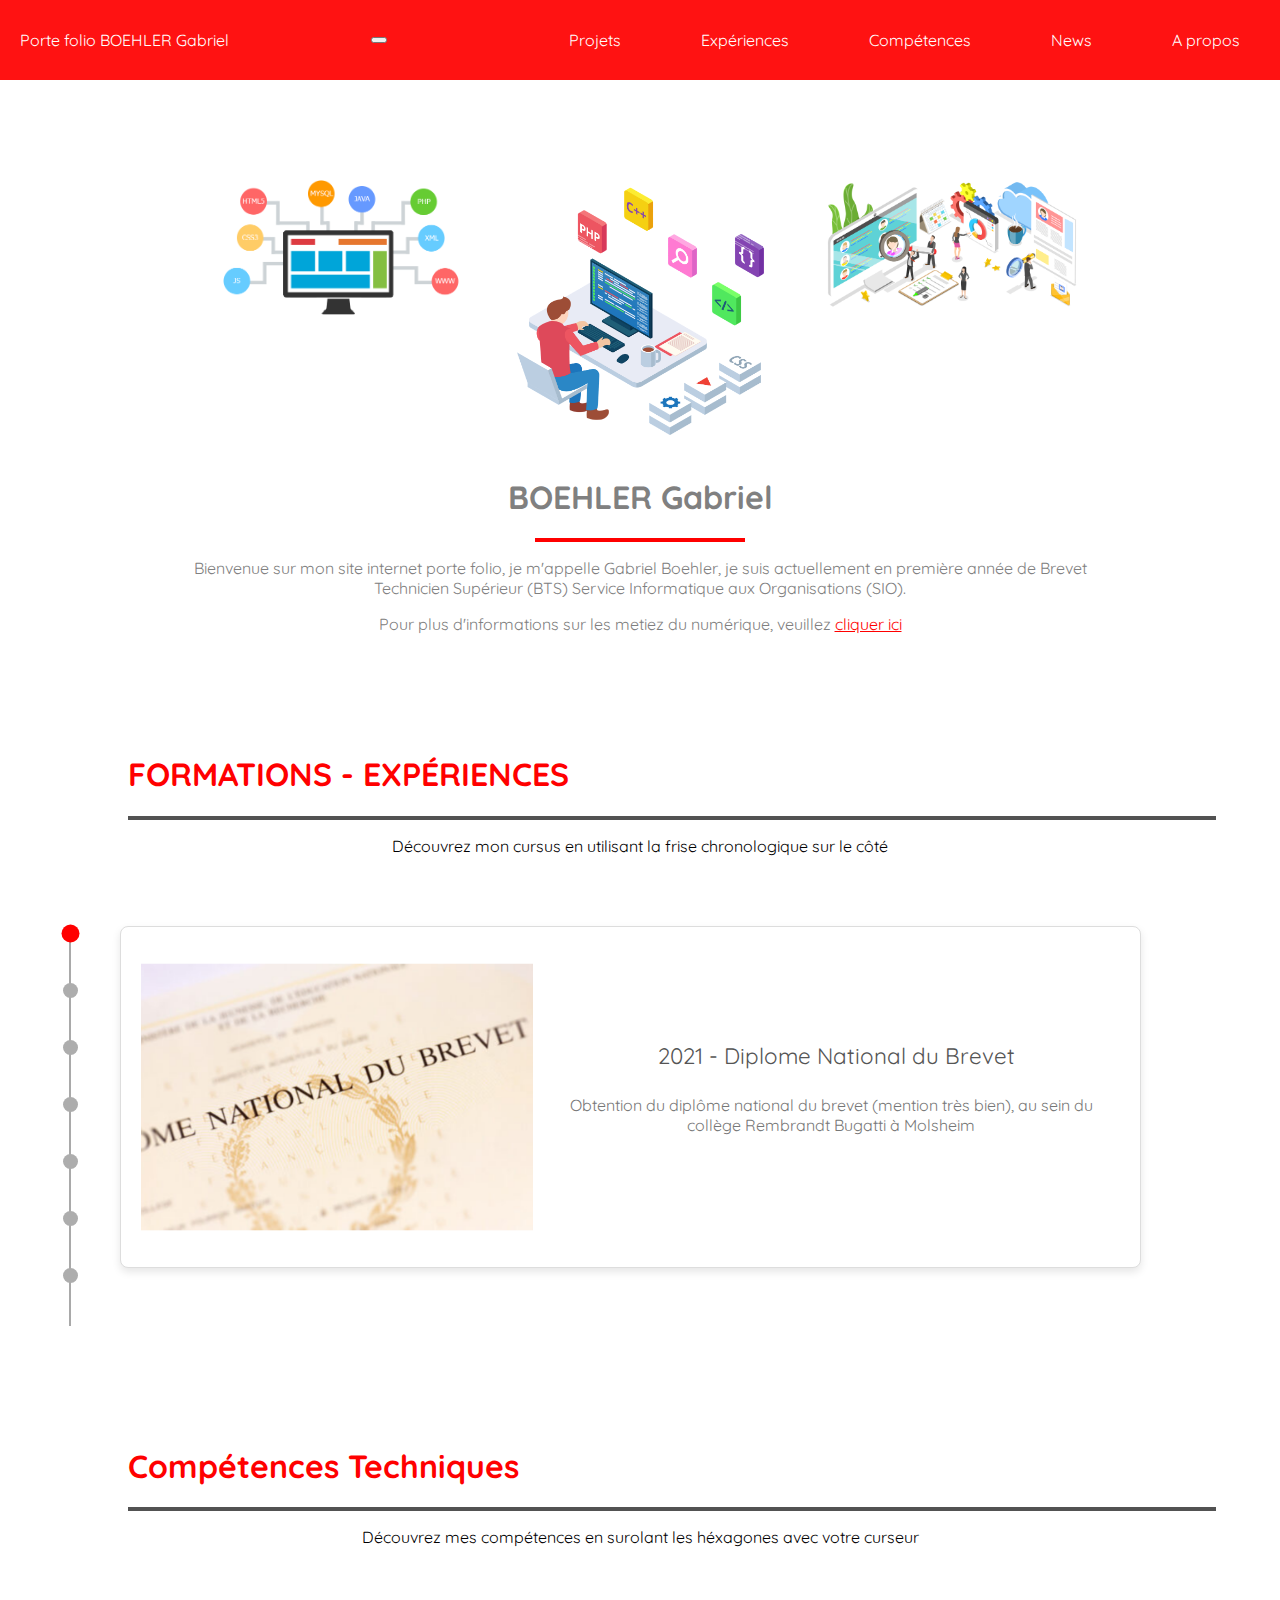
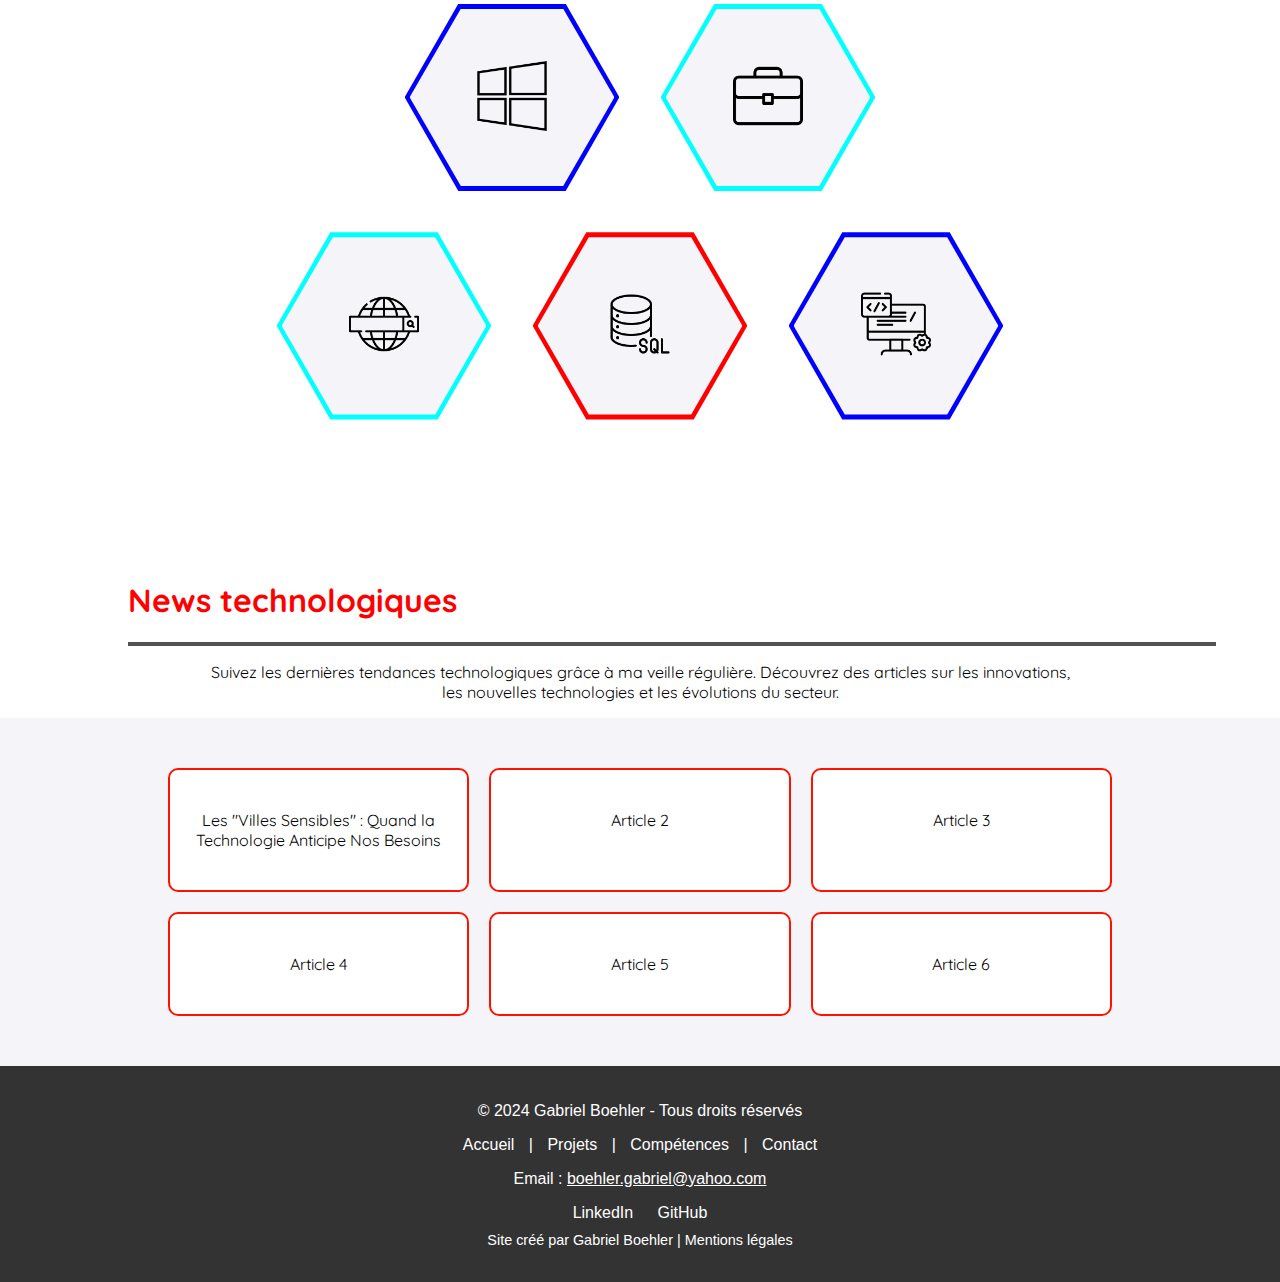
==== commit 1ff00de7: "Add files via upload" ====
--- a/index.html
+++ b/index.html
@@ -17,17 +17,26 @@
         <div class="nav-photo-nom">
             <div class="nom"><a href="index.html">Porte folio BOEHLER Gabriel</a></div>
         </div>
+        <button class="hamburger" aria-label="Menu">
+            <span></span>
+            <span></span>
+            <span></span>
+        </button>
         <div class="nav-btn">
             <div class="navbar-item"> <a href="projets.html">Projets</a></div>
             <div class="navbar-item"><a href="index.html#formations">Expériences</a></div>
             <div class="navbar-item"> <a href="index.html#competences">Compétences</a></div>
+            <div class="navbar-item"> <a href="index.html#news">News</a></div>
             <div class="navbar-item"> <a href="a_propos.html">A propos</a></div>
         </div>
     </div>
-
+    
     <div class="header">
         <div class="logo-dev">
-            <img src="static/img/logo-developpeur.jpeg" alt ="Logo me représentant">
+            <img src="static/img/outils_web.png" alt ="Logo me représentant">
+            <img src="static/img/dev_web.png" alt ="Logo me représentant">
+            <img src="static/img/projet_dev.png" alt ="Logo me représentant">
+
         </div>
         <div class="nom-prenom">
             <h1>BOEHLER Gabriel</h1>
@@ -35,6 +44,7 @@
         </div>
         <div class="desc-poste">
             <p>Bienvenue sur mon site internet porte folio, je m'appelle Gabriel Boehler, je suis actuellement en première année de Brevet Technicien Supérieur (BTS) Service Informatique aux Organisations (SIO).</p>
+            <p>Pour plus d'informations sur les metiez du numérique, veuillez <a href="static/doc/Métiers du Numérique.pdf">cliquer ici</a></p>
         </div>
     </div>
 
@@ -52,26 +62,27 @@
     <!-- Frise avec 7 points -->
     <div class="frise" id="frise">
         <div class="point active" data-info="1">
-            <div class="tooltip">2019 - Obtention du Bac</div>
+            <div class="tooltip"></div>
         </div>
         <div class="point" data-info="2">
-            <div class="tooltip">2020 - Stage chez XYZ</div>
+            <div class="tooltip"></div>
         </div>
         <div class="point" data-info="3">
-            <div class="tooltip">2021 - Emploi chez ABC</div>
+            <div class="tooltip"></div>
         </div>
         <div class="point" data-info="4">
-            <div class="tooltip">2022 - Stage chez DEF</div>
+            <div class="tooltip"></div>
         </div>
         <div class="point" data-info="5">
-            <div class="tooltip">2023 - Projet Freelance</div>
+            <div class="tooltip"></div>
         </div>
         <div class="point" data-info="6">
-            <div class="tooltip">2024 - Post-Graduation</div>
+            <div class="tooltip"></div>
         </div>
         <div class="point" data-info="7">
-            <div class="tooltip">2025 - Première embauche</div>
-        </div>
+            <div class="tooltip"></div>
+        </div>
+        
     </div>
 
     <!-- Section d'affichage des informations -->
@@ -130,24 +141,46 @@
             </div>
         </div>
     </div>
-
-
-
-
-
-
-
-
-
-
-
-
-
-
-
-
-
-
+    <div id = "news" class="formations">
+        <h1>News technologiques</h1>
+    <div class="soulignement-formations"></div>
+        <p> Suivez les dernières tendances technologiques grâce à ma veille régulière. Découvrez des articles sur les innovations, <br> les nouvelles technologies et les évolutions du secteur. </p>
+    </div>
+
+<div class="news" id="news">
+    <div class="grid-container">
+        <a href="article1.html"><div class="grid-item" >Les "Villes Sensibles" : Quand la Technologie Anticipe Nos Besoins</div></a>
+        <div class="grid-item">Article 2</div>
+        <div class="grid-item">Article 3</div>
+        <div class="grid-item">Article 4</div>
+        <div class="grid-item">Article 5</div>
+        <div class="grid-item">Article 6</div>
+    </div>
+</div>
+
+
+
+
+
+
+
+
+
+
+
+
+
+
+
+
+<script>
+    const hamburger = document.querySelector('.hamburger');
+    const navBtn = document.querySelector('.nav-btn');
+
+    hamburger.addEventListener('click', () => {
+        navBtn.classList.toggle('show');
+    });
+</script>
 
 
 
@@ -163,22 +196,22 @@
         1: {
             text: "2021 - Diplome National du Brevet ",
             description: "Obtention du diplôme national du brevet (mention très bien), au sein du collège Rembrandt Bugatti à Molsheim",
-            image: "static/img/brevet.jpeg"
+            image: "static/img/brevet.png"
         },
         2: {
             text: "Juin 2022 - Stage chez GAGGENAU",
             description: "Stage d'entreprise Gaggenau -Stage de fin d'étude de seconde qui m'a permis de découvrir le fonctionnement d'une entreprise, ses différents  services ainsi que le déroulement complet d'un projet. Stage suivi d'une présentation au lycée",
-            image: "static/img/gaggenau.jpg"
+            image: "static/img/gaggenau.png"
         },
         3: {
             text: "Sept 2022 - 2024 - Classe de première et terminale générale",
             description: " Classe de Première et Terminale générales au lycée Louis Marchal à Molsheim, avec les spécialités Anglais LLCE, Mathématiques, et Numérique et Sciences Informatiques (NSI) en première. Puis avec les spécialités Mathématiques et NSI en Terminale",
-            image: "static/img/marchal.jpg"
+            image: "static/img/marchal.png"
         },
         4: {
             text: "Juin - Juil 2023 - Emploi Saisonnier",
             description: "Emploi saisonnier durant la période éstivale. Cette expérience m'a permis de découvrir le monde du travail, ainsi que l'ésprit d'équipe et la cohésion afin de réaliser des projets au seins de l'espace public",
-            image: "static/img/dachstein.jpeg"
+            image: "static/img/dachstein.png"
         },
         5: {
             text: "Juil 2024 - Baccalauréat",
@@ -188,12 +221,12 @@
         6: {
             text: "Juil - Aout 2024 - Emploi Saisonnier",
             description: "Emploi saisonnier, avec des mission diverses et variés comme l'entretient de matériel public,",
-            image: "static/img/wolxheim.jpg"
+            image: "static/img/wolxheim.png"
         },
         7: {
             text: "Sept 2024 -",
             description: "Septembre 2024 Poursuite d'études dans l'informatique, avec un Brevet de Techinicien Supérieur Service informatique aux Organisations( BTS SIO) au Lycée René Cassin situé à Strasbourg",
-            image: "static/img/bts-sio.jpeg"
+            image: "static/img/bts-sio.png"
         }
     };
 
@@ -227,6 +260,7 @@
     window.onload = () => {
         points[0].click();
     };
+    
 </script>
 
 
@@ -246,7 +280,7 @@
     <nav style="margin: 15px 0;">
         <a href="index.html" style="color: #fff; margin: 0 10px; text-decoration: none;">Accueil</a> |
         <a href="projets.html" style="color: #fff; margin: 0 10px; text-decoration: none;">Projets</a> |
-        <a href="competences.html" style="color: #fff; margin: 0 10px; text-decoration: none;">Compétences</a> |
+        <a href="index.html#competences" style="color: #fff; margin: 0 10px; text-decoration: none;">Compétences</a> |
         <a href="a_propos.html" style="color: #fff; margin: 0 10px; text-decoration: none;">Contact</a>
     </nav>
 
--- a/static/css/index.css
+++ b/static/css/index.css
@@ -5,7 +5,8 @@
 body {
     margin: 0;
     font-family: "Quicksand", sans-serif;
-}
+
+    }
 
 .navbar {
     z-index: 10;
@@ -61,15 +62,32 @@
     text-align: center;
     align-items: center;
     color: grey;
-}
+    background-image: url('/static/video/video.gif'); /* Remplace par le chemin de ton GIF */
+    background-size: cover; /* Couvre toute la zone */
+    background-repeat: no-repeat; /* Le GIF ne se répète pas */
+    background-position: center center; /* Le GIF est centré */
+}
+
 
 .logo-dev {
-    margin-top: 100px;
+    margin-top: 80px;
+    display: grid;
+    grid-template-columns: repeat(3, 1fr);
+    gap: 20px;
+    width: 100%; /* Limiter la largeur de la grille */
 }
 
 .logo-dev img {
-    width: 20%;
+    max-width: 90%;
     border-radius: 25%;
+    padding: 20px 20px;
+    border-radius: 10px;
+    transition: transform 0.3s ease, background-color 0.3s ease;
+    cursor: pointer;
+    
+}
+.desc-poste a {
+    color:red;
 }
 
 .soulignement {
@@ -398,6 +416,49 @@
     margin-bottom: 5px;
 }
 
+/* Conteneur parent */
+.news {
+    display: flex;
+    justify-content: center; /* Centrer horizontalement */
+    align-items: center; /* Centrer verticalement */
+    height: auto; /* Hauteur de la page ou de la fenêtre */
+    padding: 50px ;
+    background-color: #f4f4f9;
+    text-decoration: none;
+}
+.news a {
+    text-decoration: none;
+
+}
+/* Conteneur de la grille */
+.grid-container {
+    display: grid;
+    grid-template-columns: repeat(3, 1fr);
+    gap: 20px;
+    width: 80%; /* Limiter la largeur de la grille */
+}
+
+/* Éléments de la grille */
+.grid-item {
+    background-color: #ffffff;
+    border: 2px solid;
+    border-color:#ff1100;
+    color: rgb(2, 2, 2);
+    text-align: center;
+    padding: 40px 20px;
+    border-radius: 10px;
+    transition: transform 0.3s ease, background-color 0.3s ease;
+    cursor: pointer;
+}
+
+/* Effet hover */
+.grid-item:hover {
+    transform: scale(1.05);
+    background-color: #d50400;
+    color: #f4f4f9;
+    border: none;
+}
+
 .footer {
     color: white;
     height: 150px;
@@ -419,3 +480,7 @@
     display: flex;
     justify-content: center;
 }
+
+
+
+
